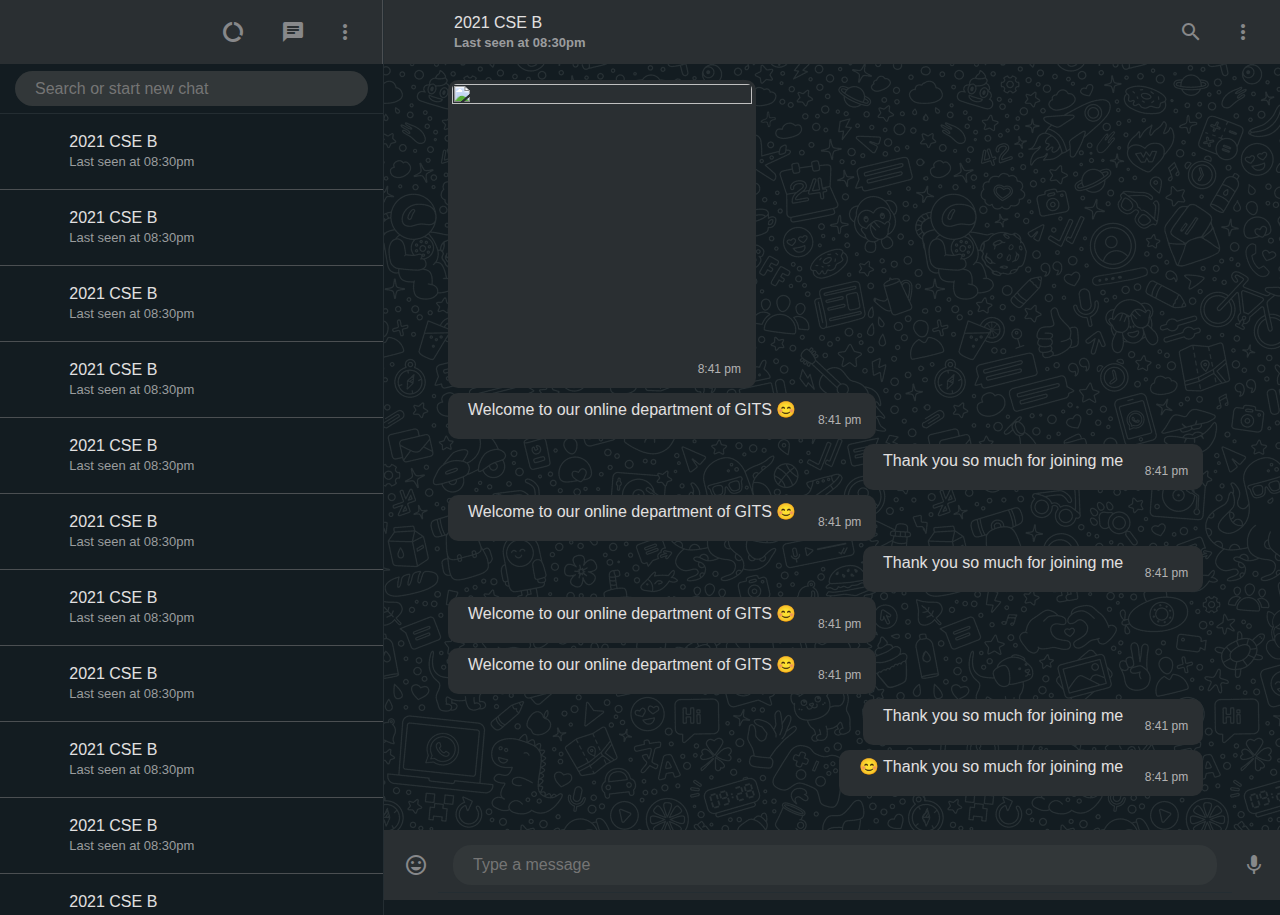
==== index.html @ 01f5b680 "first commit" ====
<!doctype html>
<html lang="en">

<head>
    <!-- Required meta tags -->
    <meta charset="utf-8">
    <meta name="viewport" content="width=device-width, initial-scale=1, shrink-to-fit=no">

    <!-- Favicons -->
    <link rel="icon" href="https://web.whatsapp.com/img/favicon/1x/favicon.png">

    <!-- Bootstrap CSS -->
    <link rel="stylesheet" href="https://stackpath.bootstrapcdn.com/bootstrap/4.5.2/css/bootstrap.min.css">

    <!-- Material Icons -->
    <link href="https://fonts.googleapis.com/css2?family=Material+Icons" rel="stylesheet">

    <link rel="stylesheet" href="css/style.css">

    <title>WhatsApp</title>
</head>

<body>

    <div class="jumbotron jumbotron-fluid whatsapp__body">
        <div class="container-fluid">
            <div class="row">
                <div class="col-4 whatsapp__chat__rooms d-none d-md-block">
                    <div class="chat__room__header">
                        <div class="avatar__img">
                            <img src="https://pbs.twimg.com/profile_images/1055263632861343745/vIqzOHXj.jpg" alt="">
                        </div>
                        <div class="actio__btns">
                            <button class="wp__touch_icon__btn mx-2"><span
                                    class="material-icons">data_usage</span></button>
                            <button class="wp__touch_icon__btn mx-2"><span class="material-icons">chat</span></button>
                            <button class="wp__touch_icon__btn"><span class="material-icons">more_vert</span></button>
                        </div>
                    </div>
                    <div class="chat__room__search">
                        <input type="search" placeholder="Search or start new chat">
                    </div>
                    <div class="chat__users__list scroll">
                        <ul class="list-group list-group-flush">
                            <li class="list-group-item bg-transparent">
                                <img src="https://career.rajasthandirect.com/wp-content/uploads/2015/06/Geetanjali-Institute-of-Tec.png"
                                    alt="">
                                <div class="user__info">
                                    <h5 class="py-0 my-0">2021 CSE B</h5>
                                    <p class="py-0 my-0">Last seen at 08:30pm</p>
                                </div>
                            </li>
                            <li class="list-group-item bg-transparent">
                                <img src="https://career.rajasthandirect.com/wp-content/uploads/2015/06/Geetanjali-Institute-of-Tec.png"
                                    alt="">
                                <div class="user__info">
                                    <h5 class="py-0 my-0">2021 CSE B</h5>
                                    <p class="py-0 my-0">Last seen at 08:30pm</p>
                                </div>
                            </li>
                            <li class="list-group-item bg-transparent">
                                <img src="https://career.rajasthandirect.com/wp-content/uploads/2015/06/Geetanjali-Institute-of-Tec.png"
                                    alt="">
                                <div class="user__info">
                                    <h5 class="py-0 my-0">2021 CSE B</h5>
                                    <p class="py-0 my-0">Last seen at 08:30pm</p>
                                </div>
                            </li>
                            <li class="list-group-item bg-transparent">
                                <img src="https://career.rajasthandirect.com/wp-content/uploads/2015/06/Geetanjali-Institute-of-Tec.png"
                                    alt="">
                                <div class="user__info">
                                    <h5 class="py-0 my-0">2021 CSE B</h5>
                                    <p class="py-0 my-0">Last seen at 08:30pm</p>
                                </div>
                            </li>
                            <li class="list-group-item bg-transparent">
                                <img src="https://career.rajasthandirect.com/wp-content/uploads/2015/06/Geetanjali-Institute-of-Tec.png"
                                    alt="">
                                <div class="user__info">
                                    <h5 class="py-0 my-0">2021 CSE B</h5>
                                    <p class="py-0 my-0">Last seen at 08:30pm</p>
                                </div>
                            </li>
                            <li class="list-group-item bg-transparent">
                                <img src="https://career.rajasthandirect.com/wp-content/uploads/2015/06/Geetanjali-Institute-of-Tec.png"
                                    alt="">
                                <div class="user__info">
                                    <h5 class="py-0 my-0">2021 CSE B</h5>
                                    <p class="py-0 my-0">Last seen at 08:30pm</p>
                                </div>
                            </li>
                            <li class="list-group-item bg-transparent">
                                <img src="https://career.rajasthandirect.com/wp-content/uploads/2015/06/Geetanjali-Institute-of-Tec.png"
                                    alt="">
                                <div class="user__info">
                                    <h5 class="py-0 my-0">2021 CSE B</h5>
                                    <p class="py-0 my-0">Last seen at 08:30pm</p>
                                </div>
                            </li>
                            <li class="list-group-item bg-transparent">
                                <img src="https://career.rajasthandirect.com/wp-content/uploads/2015/06/Geetanjali-Institute-of-Tec.png"
                                    alt="">
                                <div class="user__info">
                                    <h5 class="py-0 my-0">2021 CSE B</h5>
                                    <p class="py-0 my-0">Last seen at 08:30pm</p>
                                </div>
                            </li>
                            <li class="list-group-item bg-transparent">
                                <img src="https://career.rajasthandirect.com/wp-content/uploads/2015/06/Geetanjali-Institute-of-Tec.png"
                                    alt="">
                                <div class="user__info">
                                    <h5 class="py-0 my-0">2021 CSE B</h5>
                                    <p class="py-0 my-0">Last seen at 08:30pm</p>
                                </div>
                            </li>
                            <li class="list-group-item bg-transparent">
                                <img src="https://career.rajasthandirect.com/wp-content/uploads/2015/06/Geetanjali-Institute-of-Tec.png"
                                    alt="">
                                <div class="user__info">
                                    <h5 class="py-0 my-0">2021 CSE B</h5>
                                    <p class="py-0 my-0">Last seen at 08:30pm</p>
                                </div>
                            </li>
                            <li class="list-group-item bg-transparent">
                                <img src="https://career.rajasthandirect.com/wp-content/uploads/2015/06/Geetanjali-Institute-of-Tec.png"
                                    alt="">
                                <div class="user__info">
                                    <h5 class="py-0 my-0">2021 CSE B</h5>
                                    <p class="py-0 my-0">Last seen at 08:30pm</p>
                                </div>
                            </li>
                        </ul>
                    </div>
                </div>
                <div class="col-8 whatsapp__chat__window">
                    <div class="whatsapp__chat__window__header">
                        <div class="avatar__img">
                            <img src="https://career.rajasthandirect.com/wp-content/uploads/2015/06/Geetanjali-Institute-of-Tec.png"
                                alt="">
                            <div class="user__info">
                                <h5 class="py-0 my-0">2021 CSE B</h5>
                                <p class="py-0 my-0">Last seen at 08:30pm</p>
                            </div>
                        </div>
                        <div class="actio__btns">
                            <button class="wp__touch_icon__btn mx-2"><span class="material-icons">search</span></button>
                            <button class="wp__touch_icon__btn"><span class="material-icons">more_vert</span></button>
                        </div>
                    </div>
                    <div class="chat__window">
                        <div class="chat__window__background"></div>
                        <div class="chats scroll pl-3 px-md-5 mx-md-3 pt-3 mb-5">
                            <div class="chat p-1">
                                <img src="https://images.shiksha.com/mediadata/images/1554459776phpuG2RG3.jpeg"
                                    width="300px" height="300px" class="rounded-lg img-fluid" alt="">
                                <small class="chat__timestamp">8:41 pm</small>
                            </div>
                            <div class="chat">
                                <p>Welcome to our online department of GITS 😊</p>
                                <small class="chat__timestamp">8:41 pm</small>
                            </div>
                            <div class="chat chat__reciever">
                                <p>Thank you so much for joining me</p>
                                <small class="chat__timestamp">8:41 pm</small>
                            </div>
                            <div class="chat">
                                <p>Welcome to our online department of GITS 😊</p>
                                <small class="chat__timestamp">8:41 pm</small>
                            </div>
                            <div class="chat chat__reciever">
                                <p>Thank you so much for joining me</p>
                                <small class="chat__timestamp">8:41 pm</small>
                            </div>
                            <div class="chat">
                                <p>Welcome to our online department of GITS 😊</p>
                                <small class="chat__timestamp">8:41 pm</small>
                            </div>
                            <div class="chat">
                                <p>Welcome to our online department of GITS 😊</p>
                                <small class="chat__timestamp">8:41 pm</small>
                            </div>
                            <div class="chat chat__reciever">
                                <p>Thank you so much for joining me</p>
                                <small class="chat__timestamp">8:41 pm</small>
                            </div>
                            <div class="chat chat__reciever">
                                <p>😊 Thank you so much for joining me</p>
                                <small class="chat__timestamp">8:41 pm</small>
                            </div>

                        </div>

                    </div>
                    <div class="whatsapp__chat__window__footer">
                        <div class="footer__content">
                            <button class="wp__touch_icon__btn"><span class="material-icons">tag_faces</span></button>
                            <div class="chat__message">
                                <input type="text" placeholder="Type a message">
                            </div>
                            <button class="wp__touch_icon__btn"><span class="material-icons">mic</span></button>
                        </div>
                    </div>
                </div>
            </div>
        </div>
    </div>

    <!-- Optional JavaScript -->
    <!-- jQuery first, then Popper.js, then Bootstrap JS -->
    <script src="https://code.jquery.com/jquery-3.5.1.slim.min.js"></script>
    <script src="https://cdn.jsdelivr.net/npm/popper.js@1.16.1/dist/umd/popper.min.js"></script>
    <script src="https://stackpath.bootstrapcdn.com/bootstrap/4.5.2/js/bootstrap.min.js"></script>
</body>

</html>
---- css/style.css ----
*{
    margin: 0;
    padding: 0;
    box-sizing: border-box;
}
/* Global Styles */
:root {
    --blue: #007bff;
    --indigo: #6610f2;
    --purple: #6f42c1;
    --pink: #e83e8c;
    --red: #dc3545;
    --orange: #fd7e14;
    --yellow: #ffc107;
    --green: #28a745;
    --teal: #20c997;
    --cyan: #17a2b8;
    --white: #fff;
    --gray: #0D1418;
    --gray-dark: #323739;
    --primary: #007bff;
    --secondary: #9a9c9e;
    --success: #28a745;
    --info: #17a2b8;
    --warning: #ffc107;
    --danger: #dc3545;
    --light: #5d6063;
    --dark: #131c21;
    --dark-header: #2A2F32;
    --breakpoint-xs: 0;
    --breakpoint-sm: 576px;
    --breakpoint-md: 768px;
    --breakpoint-lg: 992px;
    --breakpoint-xl: 1200px;
    --font-family-sans-serif: -apple-system,BlinkMacSystemFont,"Segoe UI",Roboto,"Helvetica Neue",Arial,"Noto Sans",sans-serif,"Apple Color Emoji","Segoe UI Emoji","Segoe UI Symbol","Noto Color Emoji";
    --font-family-monospace: SFMono-Regular,Menlo,Monaco,Consolas,"Liberation Mono","Courier New",monospace;
}

/* Common styles */
.wp__touch_icon__btn{
    display: grid;
    align-items: center;
    text-align: center;
    padding: 10px;
    border-radius: 50%;
    border: none;
    background-color: transparent;
    color: #87888a;
}
.col-4 {
    -ms-flex: 0 0 30%;
    flex: 0 0 30%;
    max-width: 30%
}
.col-8 {
    -ms-flex: 0 0 70%;
    flex: 0 0 70%;
    max-width: 70%
}
@media(max-width:770px){
    .col-8 {
        -ms-flex: 0 0 100%;
        flex: 0 0 100%;
        max-width: 100%
    }
}
.wp__touch_icon__btn:focus, .wp__touch_icon__btn:hover{
    background-color: var(--dark);
    outline: none;
}

/* Hide scrollbar for Chrome, Safari and Opera */
body::-webkit-scrollbar {
    display: none;
  }
  
  /* Hide scrollbar for IE, Edge and Firefox */
  body {
    -ms-overflow-style: none;  /* IE and Edge */
    scrollbar-width: none;  /* Firefox */
  }
/* Whatsapp body container */
.whatsapp__body{
    height: 100vh;
    margin: 0;
    padding: 0;
}
/* Whatsapp Sidebar */
.whatsapp__body .whatsapp__chat__rooms{
    background-color: var(--dark);
    color: #fff;
    padding: 0;
    border-right: 1px solid #242d32;
}
.whatsapp__body .whatsapp__chat__rooms .chat__room__header{
    width: 100%;
    background-color: var(--dark-header);
    padding: 10px 15px;
    display: flex;
    justify-content: space-between;
    align-items: center;
    border-right: 1px solid #4b4f52;
}
.whatsapp__body .whatsapp__chat__rooms .chat__room__header .avatar__img img{
    border-radius: 50%;
    width: 40px;
    object-fit: cover;
}
.whatsapp__body .whatsapp__chat__rooms .chat__room__header .actio__btns{
    display: flex;
    justify-content: space-between;
    align-items: center;
}
.whatsapp__body .whatsapp__chat__rooms .chat__room__search{
    width: 100%;
    padding: 7px 15px;
    border-bottom: 1px solid #242d32;
}
.whatsapp__body .whatsapp__chat__rooms .chat__room__search input{
    width: 100%;
    height: 35px;
    border-radius: 18px;
    background-color: #323739;
    color: rgb(209, 207, 207);
    border: none;
    padding-right: 32px;
    padding-left: 20px;
}
.whatsapp__body .whatsapp__chat__rooms .chat__room__search input:focus{
    outline: none;
}

.whatsapp__body .whatsapp__chat__rooms .chat__users__list{
    height: 89vh;
}

.chat__users__list ul li{
    display: flex;
    justify-content: start;
    align-items: center;
    border-bottom: 0.5px solid #4b4f52 !important;
}
.chat__users__list ul li:hover{
    background-color: var(--dark-header) !important;
    cursor: pointer !important;
}

.chat__users__list ul li img{
    border-radius: 50%;
    width: 40px;
    object-fit: cover;
    margin-right: 15px;
}
.chat__users__list ul li .user__info h5{
    display: flex;
    flex-grow: 1;
    overflow: hidden;
    color: #e2e0e0;
    font-size: 16px;
    line-height: 21px;
    white-space: nowrap;
    text-overflow: ellipsis;
    font-weight: 500;
}
.chat__users__list ul li .user__info{
    width: 100%;
    padding: 5px 0;
}
.chat__users__list ul li .user__info p{
    min-height: 20px;
    color: var(--secondary);
    font-size: 13px;
    line-height: 20px;
    font-weight: 500;
}

/* Chat Window */
.whatsapp__body .whatsapp__chat__window{
    background-color: var(--dark);
    padding: 0;
    position: relative;
}
.whatsapp__body .whatsapp__chat__window .chat__window__background{
    background-image: url(../images/bg-chat-tile-dark.png);
    position: absolute;
    z-index: 1;
    opacity: 0.09;
    width: 100%;
    height: 89vh;
}
.whatsapp__body .whatsapp__chat__window .chat__window .chats{
    width: 95%;
    height: 89vh;
    position: absolute;
    z-index: 2;
}
.whatsapp__body .whatsapp__chat__window .chat__window .chats .chat{
    background-color: var(--dark-header);
    color: #e2e0e0;
    border-radius: 10px;
    padding: 5px 80px 1px 20px;
    max-width: 30rem;
    width: fit-content;
    margin-bottom: 5px;
    position: relative;
}
.whatsapp__body .whatsapp__chat__window .chat__window .chats .chat .chat__timestamp{
    position: absolute;
    right: 15px;
    bottom: 10px;
    font-size: 12px;
    color: #b3b2b2;
}

.whatsapp__body .whatsapp__chat__window .chat__window .chats .chat__reciever{
    margin-left: auto;
}
.scroll {
    overflow-y: auto;
    overflow-x: hidden;
}
.scroll::-webkit-scrollbar {
    width: 0px;
}
.whatsapp__body .whatsapp__chat__window .whatsapp__chat__window__header{
    width: 100%;
    background-color: var(--dark-header);
    padding: 10px 15px;
    display: flex;
    justify-content: space-between;
    align-items: center;
}
.whatsapp__body .whatsapp__chat__window .whatsapp__chat__window__header .avatar__img{
    display: flex;
    justify-content: start;
    align-items: center;
}
.whatsapp__body .whatsapp__chat__window .whatsapp__chat__window__header .avatar__img img{
    border-radius: 50%;
    width: 40px;
    object-fit: cover;
    margin-right: 15px;
}
.whatsapp__body .whatsapp__chat__window .whatsapp__chat__window__header .avatar__img .user__info h5{
    display: flex;
    flex-grow: 1;
    overflow: hidden;
    color: #e2e0e0;
    font-size: 16px;
    line-height: 21px;
    white-space: nowrap;
    text-overflow: ellipsis;
    font-weight: 500;
}
.whatsapp__body .whatsapp__chat__window .whatsapp__chat__window__header .avatar__img .user__info p{
    min-height: 20px;
    color: var(--secondary);
    font-size: 13px;
    line-height: 20px;
    font-weight: 700;
}
.whatsapp__body .whatsapp__chat__window .whatsapp__chat__window__header .actio__btns{
    display: flex;
    justify-content: space-between;
    align-items: center;
}

.whatsapp__body .whatsapp__chat__window .whatsapp__chat__window__footer{
    width: 100%;
    background-color: var(--dark-header);
    position: fixed;
    bottom: 0;
    z-index: 99;
    padding: 5px 10px;
}

.whatsapp__body .whatsapp__chat__window .whatsapp__chat__window__footer .footer__content{
    position: relative;
    display: flex;
    align-items: center;
    box-sizing: border-box;
    -ms-flex: 0 0 70%;
    flex: 0 0 70%;
    max-width: 70%;
    min-height: 60px;
}
@media(max-width:770px){
    .whatsapp__body .whatsapp__chat__window .whatsapp__chat__window__footer .footer__content {
        -ms-flex: 0 0 100%;
        flex: 0 0 100%;
        max-width: 100%
    }
}

.whatsapp__body .whatsapp__chat__window .whatsapp__chat__window__footer .footer__content .chat__message{
    width: 100%;
    padding: 7px 15px;
    border-bottom: 1px solid #242d32;
}
.whatsapp__body .whatsapp__chat__window .whatsapp__chat__window__footer .footer__content .chat__message input{
    width: 100%;
    height: 40px;
    border-radius: 18px;
    background-color: #323739;
    color: rgb(209, 207, 207);
    border: none;
    padding-right: 32px;
    padding-left: 20px;
}
.whatsapp__body .whatsapp__chat__window .whatsapp__chat__window__footer .footer__content .chat__message input:focus{
    outline: none;
}
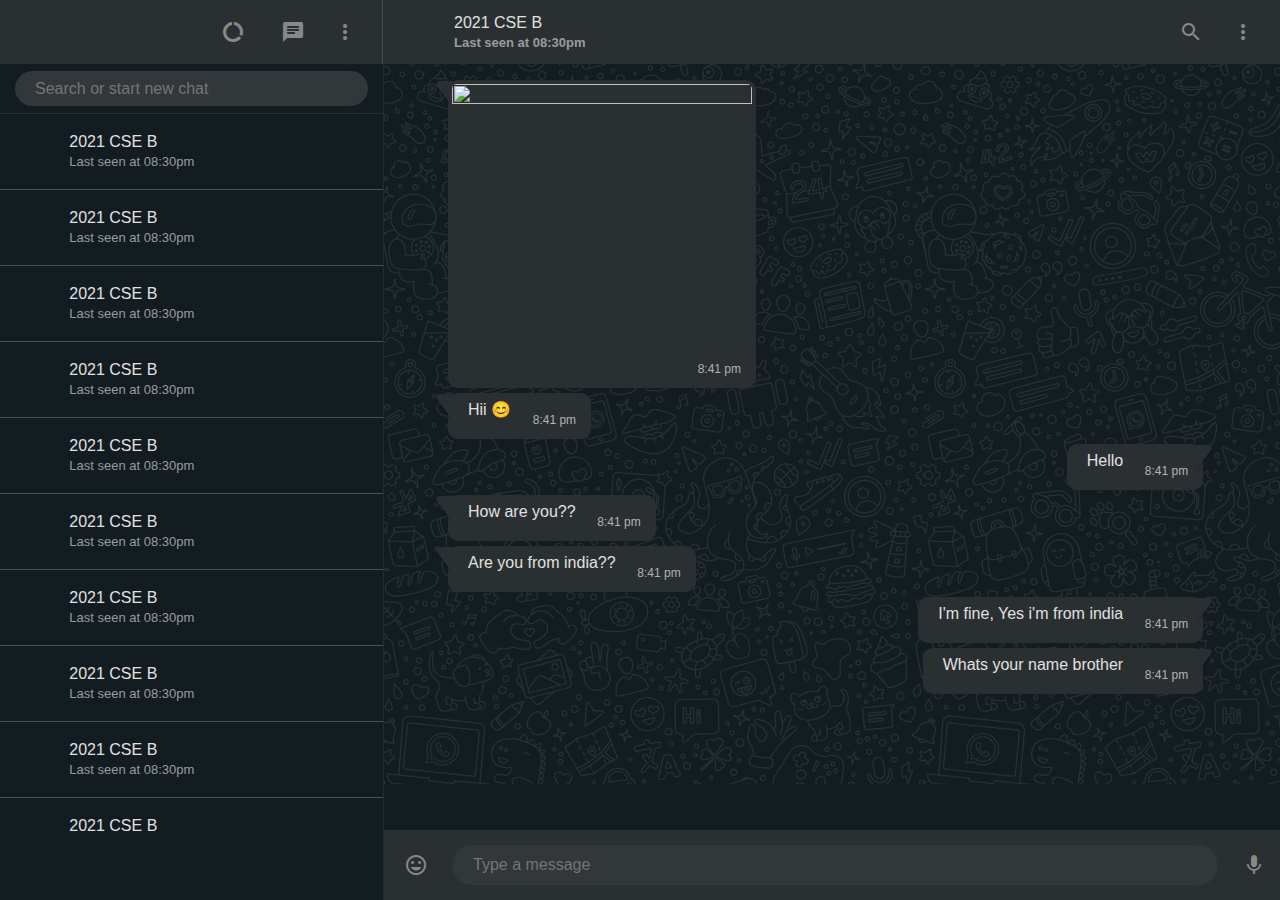
==== commit 1c1ed354: "add contact" ====
--- a/index.html
+++ b/index.html
@@ -26,19 +26,21 @@
         <div class="container-fluid">
             <div class="row">
                 <div class="col-4 whatsapp__chat__rooms d-none d-md-block">
-                    <div class="chat__room__header">
-                        <div class="avatar__img">
-                            <img src="https://pbs.twimg.com/profile_images/1055263632861343745/vIqzOHXj.jpg" alt="">
-                        </div>
-                        <div class="actio__btns">
-                            <button class="wp__touch_icon__btn mx-2"><span
-                                    class="material-icons">data_usage</span></button>
-                            <button class="wp__touch_icon__btn mx-2"><span class="material-icons">chat</span></button>
-                            <button class="wp__touch_icon__btn"><span class="material-icons">more_vert</span></button>
-                        </div>
-                    </div>
-                    <div class="chat__room__search">
-                        <input type="search" placeholder="Search or start new chat">
+                    <div class="sticky-top">
+                        <div class="chat__room__header">
+                            <div class="avatar__img">
+                                <img src="https://pbs.twimg.com/profile_images/1055263632861343745/vIqzOHXj.jpg" alt="">
+                            </div>
+                            <div class="actio__btns">
+                                <button class="wp__touch_icon__btn mx-2"><span
+                                        class="material-icons">data_usage</span></button>
+                                <button class="wp__touch_icon__btn mx-2"><span class="material-icons">chat</span></button>
+                                <button class="wp__touch_icon__btn"><span class="material-icons">more_vert</span></button>
+                            </div>
+                        </div>
+                        <div class="chat__room__search">
+                            <input type="search" placeholder="Search or start new chat">
+                        </div>
                     </div>
                     <div class="chat__users__list scroll">
                         <ul class="list-group list-group-flush">
@@ -134,7 +136,7 @@
                     </div>
                 </div>
                 <div class="col-8 whatsapp__chat__window">
-                    <div class="whatsapp__chat__window__header">
+                    <div class="whatsapp__chat__window__header sticky-top">
                         <div class="avatar__img">
                             <img src="https://career.rajasthandirect.com/wp-content/uploads/2015/06/Geetanjali-Institute-of-Tec.png"
                                 alt="">
@@ -150,42 +152,41 @@
                     </div>
                     <div class="chat__window">
                         <div class="chat__window__background"></div>
-                        <div class="chats scroll pl-3 px-md-5 mx-md-3 pt-3 mb-5">
+                        <div class="chats scroll pl-3 pr-2 px-md-5 mx-md-3 py-3">
                             <div class="chat p-1">
+                                <span class="_2-dPL" data-testid="tail-in" data-icon="tail-in" class="_2-dPL"><svg xmlns="http://www.w3.org/2000/svg" viewBox="0 0 8 13"><path opacity=".13" fill="#0000000" d="M1.533 3.568L8 12.193V1H2.812C1.042 1 .474 2.156 1.533 3.568z"></path><path fill="currentColor" d="M1.533 2.568L8 11.193V0H2.812C1.042 0 .474 1.156 1.533 2.568z"></path></svg></span>
                                 <img src="https://images.shiksha.com/mediadata/images/1554459776phpuG2RG3.jpeg"
                                     width="300px" height="300px" class="rounded-lg img-fluid" alt="">
                                 <small class="chat__timestamp">8:41 pm</small>
                             </div>
                             <div class="chat">
-                                <p>Welcome to our online department of GITS 😊</p>
+                                <span class="_2-dPL" data-testid="tail-in" data-icon="tail-in" class="_2-dPL"><svg xmlns="http://www.w3.org/2000/svg" viewBox="0 0 8 13"><path opacity=".13" fill="#0000000" d="M1.533 3.568L8 12.193V1H2.812C1.042 1 .474 2.156 1.533 3.568z"></path><path fill="currentColor" d="M1.533 2.568L8 11.193V0H2.812C1.042 0 .474 1.156 1.533 2.568z"></path></svg></span>
+                                <p>Hii 😊</p>
                                 <small class="chat__timestamp">8:41 pm</small>
                             </div>
                             <div class="chat chat__reciever">
-                                <p>Thank you so much for joining me</p>
+                                <span class="_2-dPR" data-testid="tail-out" data-icon="tail-out" class="_2-dPL"><svg xmlns="http://www.w3.org/2000/svg" viewBox="0 0 8 13"><path opacity=".13" d="M5.188 1H0v11.193l6.467-8.625C7.526 2.156 6.958 1 5.188 1z"></path><path fill="currentColor" d="M5.188 0H0v11.193l6.467-8.625C7.526 1.156 6.958 0 5.188 0z"></path></svg></span>
+                                <p>Hello</p>
                                 <small class="chat__timestamp">8:41 pm</small>
                             </div>
                             <div class="chat">
-                                <p>Welcome to our online department of GITS 😊</p>
+                                <span class="_2-dPL" data-testid="tail-in" data-icon="tail-in" class="_2-dPL"><svg xmlns="http://www.w3.org/2000/svg" viewBox="0 0 8 13"><path opacity=".13" fill="#0000000" d="M1.533 3.568L8 12.193V1H2.812C1.042 1 .474 2.156 1.533 3.568z"></path><path fill="currentColor" d="M1.533 2.568L8 11.193V0H2.812C1.042 0 .474 1.156 1.533 2.568z"></path></svg></span>
+                                <p>How are you??</p>
+                                <small class="chat__timestamp">8:41 pm</small>
+                            </div>
+                            <div class="chat">
+                                <span class="_2-dPL" data-testid="tail-in" data-icon="tail-in" class="_2-dPL"><svg xmlns="http://www.w3.org/2000/svg" viewBox="0 0 8 13"><path opacity=".13" fill="#0000000" d="M1.533 3.568L8 12.193V1H2.812C1.042 1 .474 2.156 1.533 3.568z"></path><path fill="currentColor" d="M1.533 2.568L8 11.193V0H2.812C1.042 0 .474 1.156 1.533 2.568z"></path></svg></span>
+                                <p>Are you from india??</p>
                                 <small class="chat__timestamp">8:41 pm</small>
                             </div>
                             <div class="chat chat__reciever">
-                                <p>Thank you so much for joining me</p>
-                                <small class="chat__timestamp">8:41 pm</small>
-                            </div>
-                            <div class="chat">
-                                <p>Welcome to our online department of GITS 😊</p>
-                                <small class="chat__timestamp">8:41 pm</small>
-                            </div>
-                            <div class="chat">
-                                <p>Welcome to our online department of GITS 😊</p>
+                                <span class="_2-dPR" data-testid="tail-out" data-icon="tail-out" class="_2-dPL"><svg xmlns="http://www.w3.org/2000/svg" viewBox="0 0 8 13"><path opacity=".13" d="M5.188 1H0v11.193l6.467-8.625C7.526 2.156 6.958 1 5.188 1z"></path><path fill="currentColor" d="M5.188 0H0v11.193l6.467-8.625C7.526 1.156 6.958 0 5.188 0z"></path></svg></span>
+                                <p>I'm fine, Yes i'm from india</p>
                                 <small class="chat__timestamp">8:41 pm</small>
                             </div>
                             <div class="chat chat__reciever">
-                                <p>Thank you so much for joining me</p>
-                                <small class="chat__timestamp">8:41 pm</small>
-                            </div>
-                            <div class="chat chat__reciever">
-                                <p>😊 Thank you so much for joining me</p>
+                                <span class="_2-dPR" data-testid="tail-out" data-icon="tail-out" class="_2-dPL"><svg xmlns="http://www.w3.org/2000/svg" viewBox="0 0 8 13"><path opacity=".13" d="M5.188 1H0v11.193l6.467-8.625C7.526 2.156 6.958 1 5.188 1z"></path><path fill="currentColor" d="M5.188 0H0v11.193l6.467-8.625C7.526 1.156 6.958 0 5.188 0z"></path></svg></span>
+                                <p>Whats your name brother</p>
                                 <small class="chat__timestamp">8:41 pm</small>
                             </div>
 
--- a/css/style.css
+++ b/css/style.css
@@ -46,6 +46,14 @@
     border: none;
     background-color: transparent;
     color: #87888a;
+    /* box-shadow: 0px 3px 1px -2px rgba(0,0,0,0.2), 0px 2px 2px 0px rgba(0, 0, 0, 0.14), 0px 1px 5px 0px rgba(0, 0, 0, 0.12); */
+    transition: box-shadow 289ms cubic-bezier(0.4,0,0.2,1);
+}
+.wp__touch_icon__btn:hover, .wp__touch_icon__btn:focus{
+    background-color: var(--dark);
+    outline: none;
+    box-shadow: 0px 2px 4px -1px rgba(0,0,0,0.2), 0px 4px 5px 0px rgba(0, 0, 0, 0.14), 0px 1px 10px 0px rgba(0, 0, 0, 0.12);
+
 }
 .col-4 {
     -ms-flex: 0 0 30%;
@@ -63,10 +71,6 @@
         flex: 0 0 100%;
         max-width: 100%
     }
-}
-.wp__touch_icon__btn:focus, .wp__touch_icon__btn:hover{
-    background-color: var(--dark);
-    outline: none;
 }
 
 /* Hide scrollbar for Chrome, Safari and Opera */
@@ -81,7 +85,6 @@
   }
 /* Whatsapp body container */
 .whatsapp__body{
-    height: 100vh;
     margin: 0;
     padding: 0;
 }
@@ -112,6 +115,7 @@
     align-items: center;
 }
 .whatsapp__body .whatsapp__chat__rooms .chat__room__search{
+    background-color: var(--dark);
     width: 100%;
     padding: 7px 15px;
     border-bottom: 1px solid #242d32;
@@ -131,7 +135,7 @@
 }
 
 .whatsapp__body .whatsapp__chat__rooms .chat__users__list{
-    height: 89vh;
+    height: 80vh;
 }
 
 .chat__users__list ul li{
@@ -139,6 +143,7 @@
     justify-content: start;
     align-items: center;
     border-bottom: 0.5px solid #4b4f52 !important;
+    transition: background-color 289ms cubic-bezier(0.4,0,0.2,1);
 }
 .chat__users__list ul li:hover{
     background-color: var(--dark-header) !important;
@@ -179,6 +184,7 @@
     background-color: var(--dark);
     padding: 0;
     position: relative;
+    height: 100vh;
 }
 .whatsapp__body .whatsapp__chat__window .chat__window__background{
     background-image: url(../images/bg-chat-tile-dark.png);
@@ -186,11 +192,11 @@
     z-index: 1;
     opacity: 0.09;
     width: 100%;
-    height: 89vh;
+    height: 80vh;
 }
 .whatsapp__body .whatsapp__chat__window .chat__window .chats{
     width: 95%;
-    height: 89vh;
+    height: 80vh;
     position: absolute;
     z-index: 2;
 }
@@ -204,6 +210,26 @@
     margin-bottom: 5px;
     position: relative;
 }
+._2-dPL {
+    color: var(--dark-header);
+    position: absolute;
+    top: 1px;
+    z-index: 100;
+    display: block;
+    width: 18px;
+    height: 13px;
+    left: -14px;
+}
+._2-dPR {
+    color: var(--dark-header);
+    position: absolute;
+    top: 1px;
+    z-index: 100;
+    display: block;
+    width: 18px;
+    height: 13px;
+    right: -11px;
+}
 .whatsapp__body .whatsapp__chat__window .chat__window .chats .chat .chat__timestamp{
     position: absolute;
     right: 15px;
@@ -214,6 +240,7 @@
 
 .whatsapp__body .whatsapp__chat__window .chat__window .chats .chat__reciever{
     margin-left: auto;
+    width: fit-content;
 }
 .scroll {
     overflow-y: auto;
